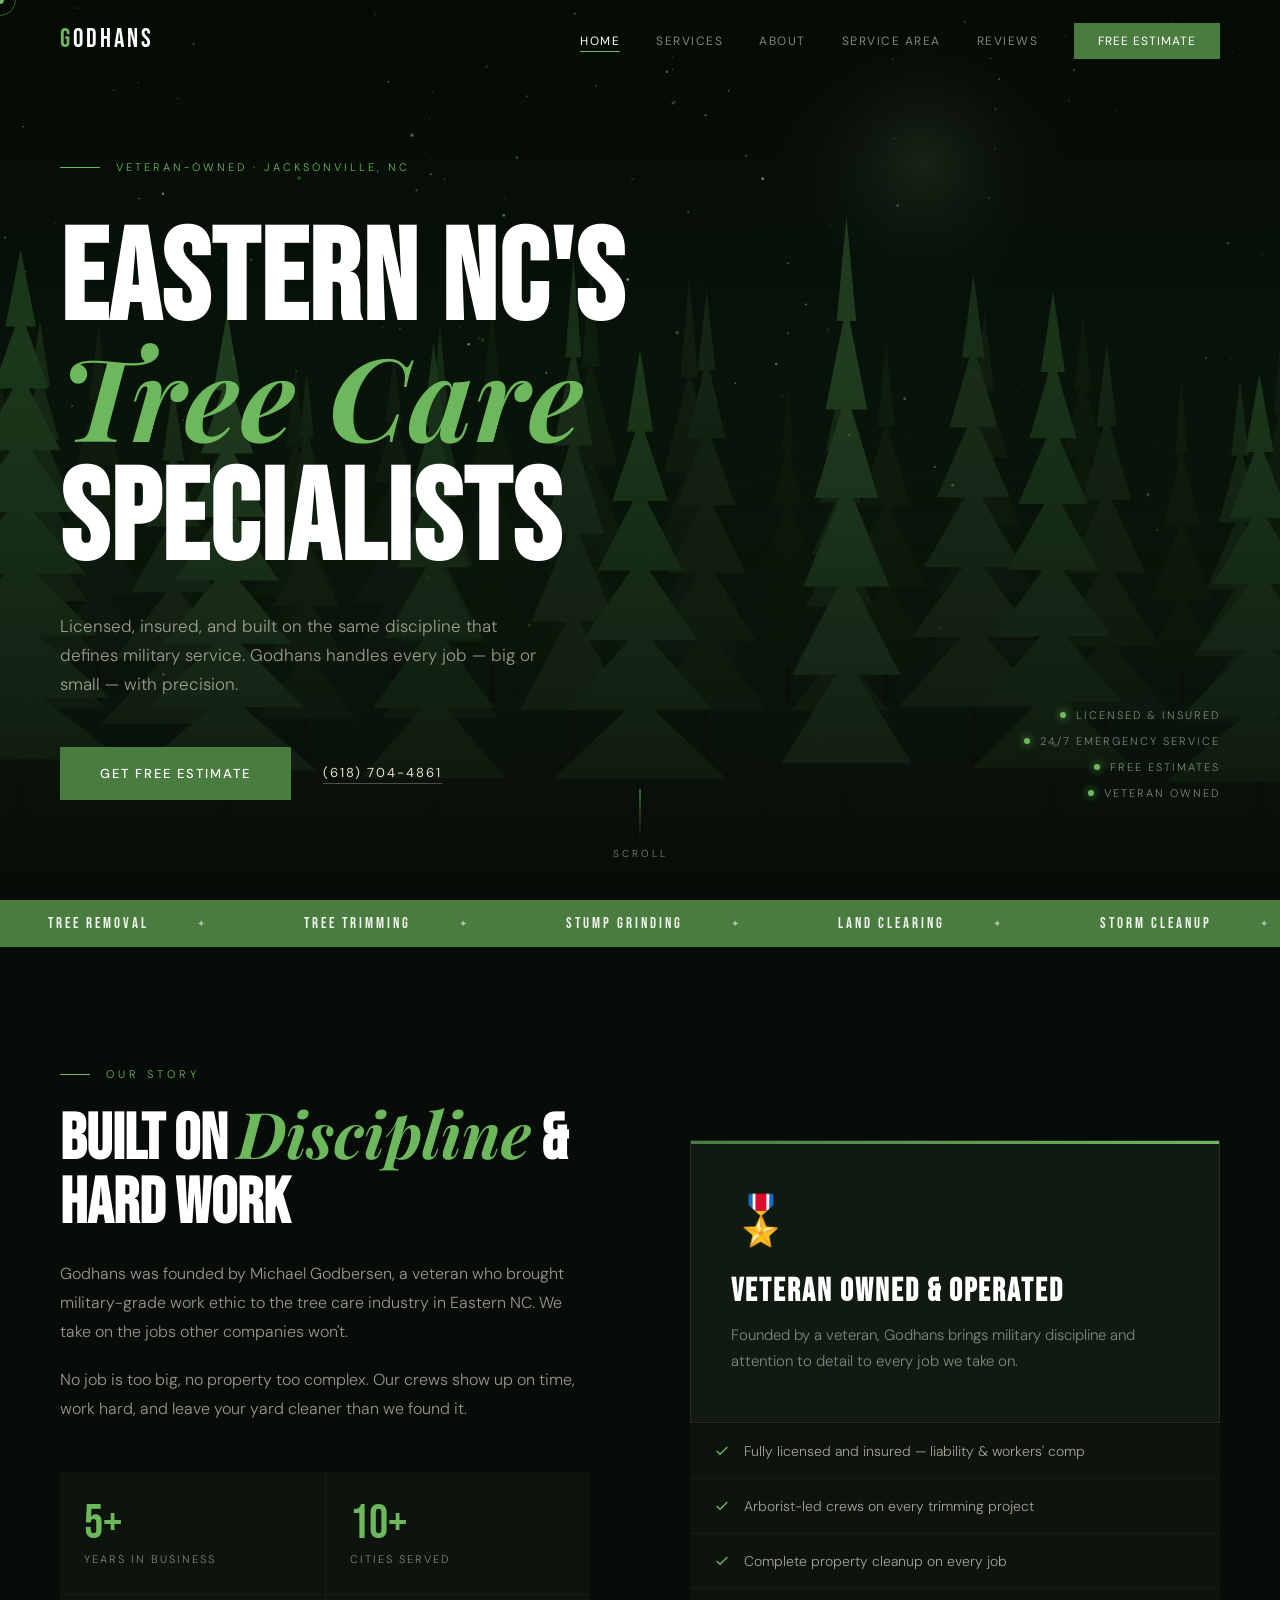
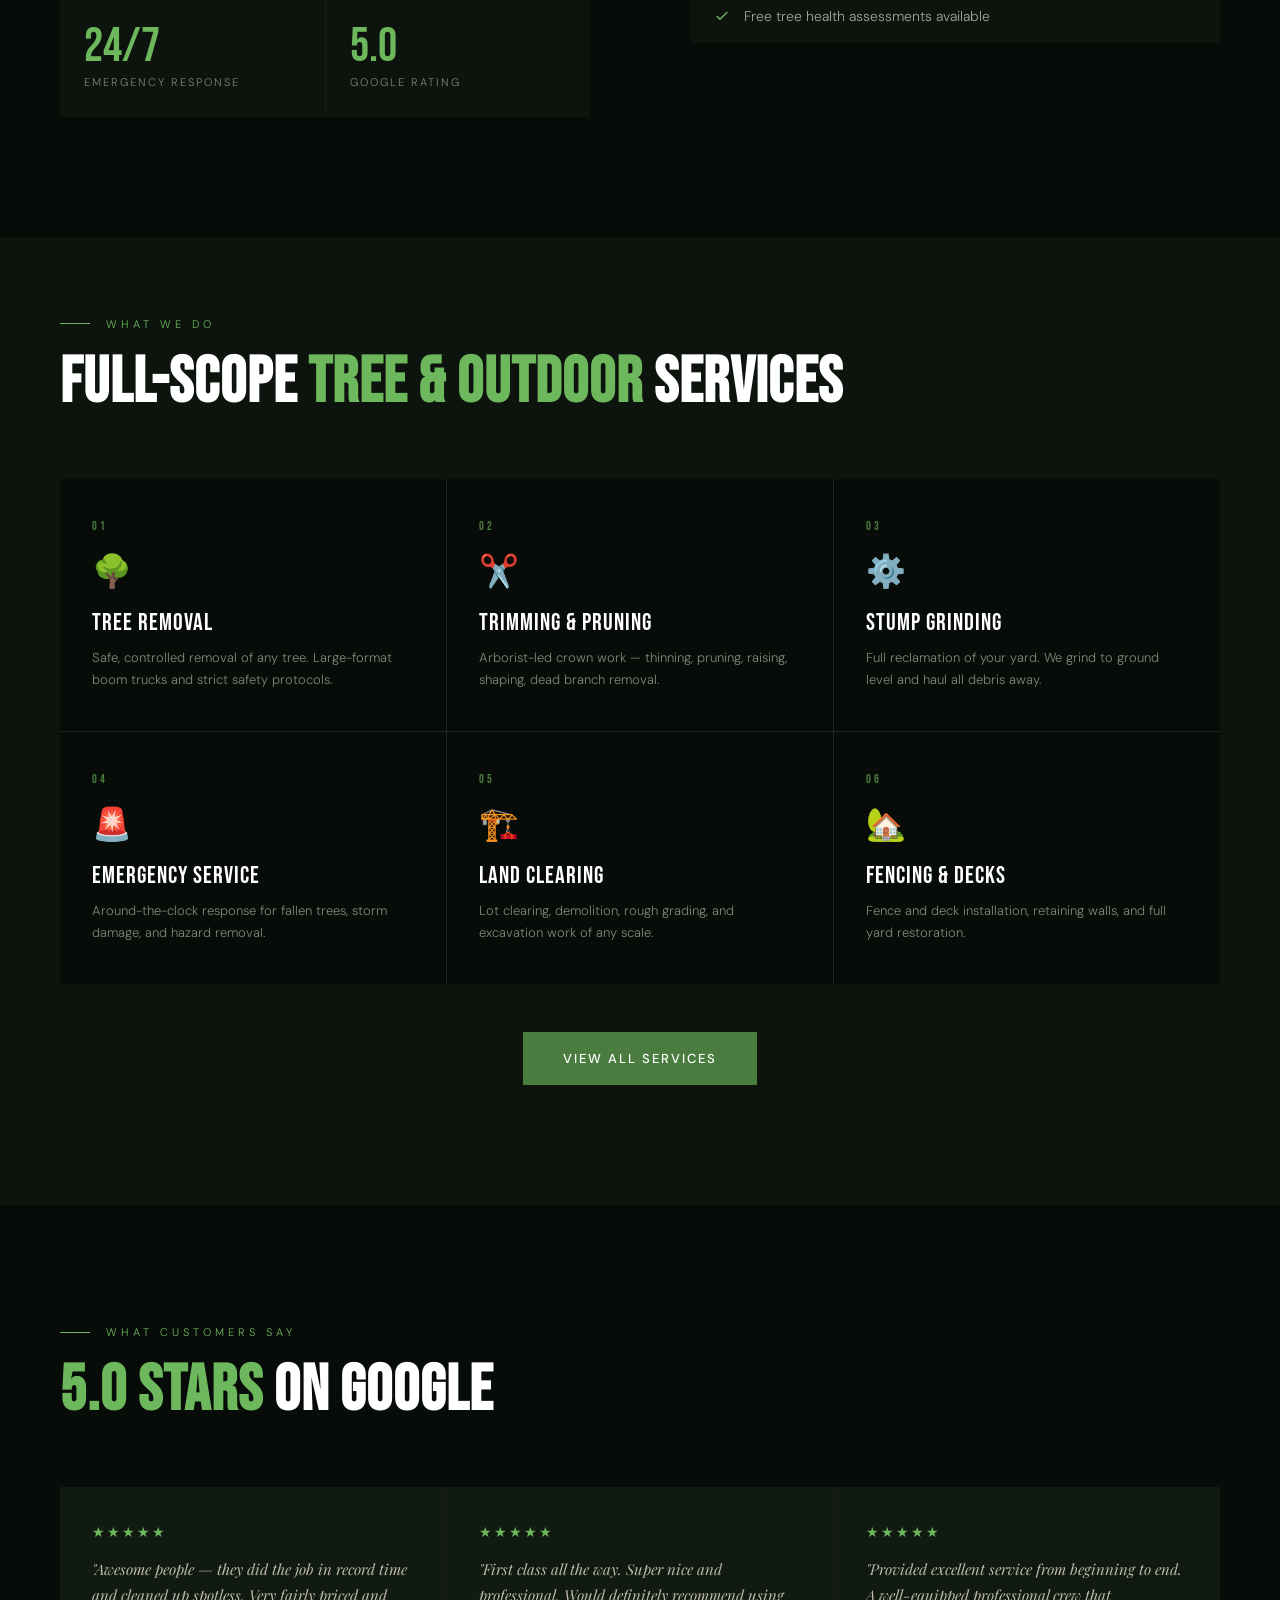
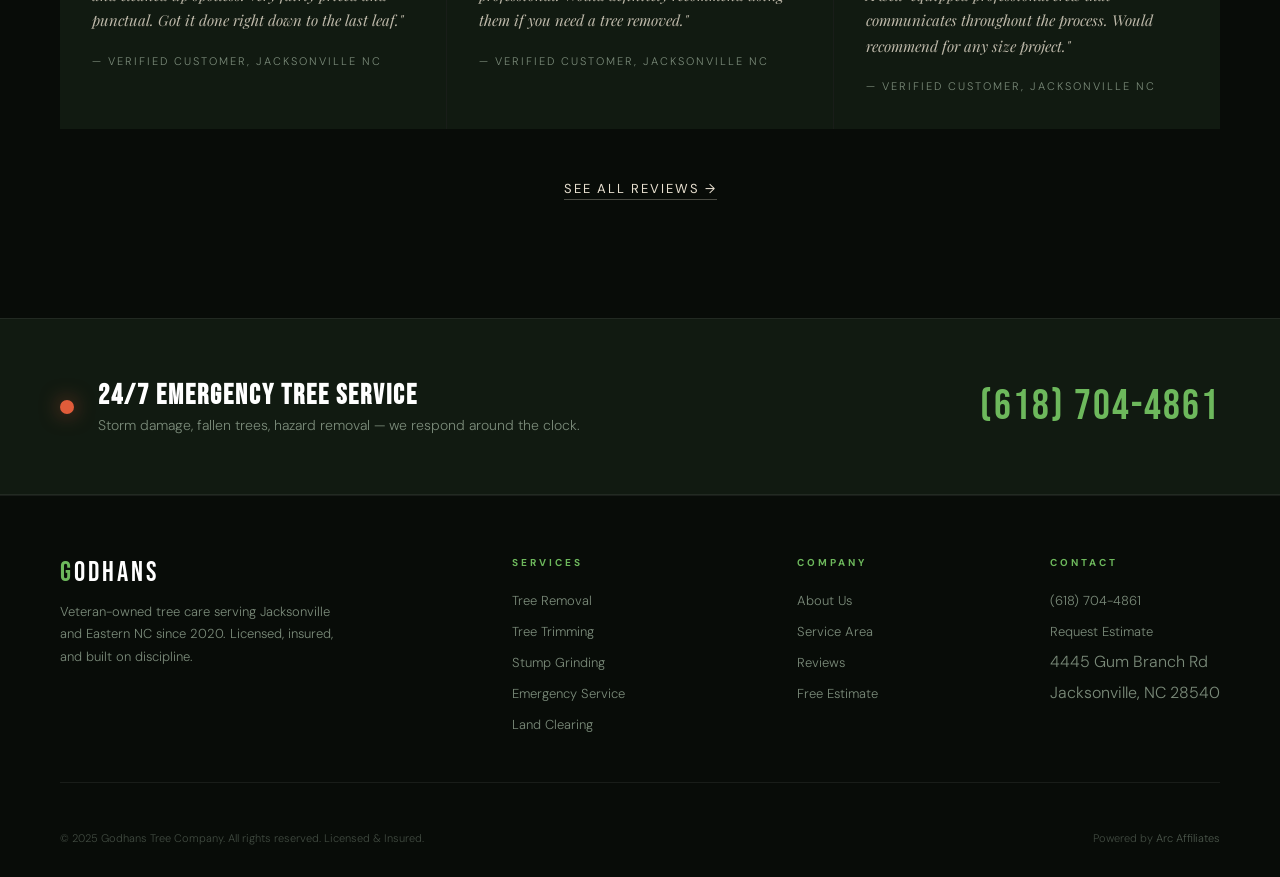
==== public/index.html @ fb79340a "Initial build" ====
<!DOCTYPE html>
<html lang="en">
<head>
<meta charset="UTF-8">
<meta name="viewport" content="width=device-width, initial-scale=1.0">
<title>Godhans Tree Company | Tree Removal & Service Jacksonville, NC</title>
<meta name="description" content="Veteran-owned tree service in Jacksonville, NC. Expert tree removal, trimming, stump grinding & 24/7 emergency service across Eastern NC. Licensed, insured. Free estimates.">
<meta name="keywords" content="tree service Jacksonville NC, tree removal Jacksonville NC, tree trimming Jacksonville NC, stump grinding Jacksonville NC, emergency tree service Eastern NC, veteran owned tree company NC, arborist Jacksonville NC">
<link rel="canonical" href="https://godhans.com/">

<!-- Open Graph -->
<meta property="og:type" content="website">
<meta property="og:url" content="https://godhans.com/">
<meta property="og:title" content="Godhans Tree Company | Jacksonville, NC">
<meta property="og:description" content="Veteran-owned tree service in Jacksonville, NC. Tree removal, trimming, stump grinding & 24/7 emergency service. Licensed, insured. Free estimates.">
<meta property="og:site_name" content="Godhans Tree Company">
<meta property="og:locale" content="en_US">

<!-- Twitter Card -->
<meta name="twitter:card" content="summary_large_image">
<meta name="twitter:title" content="Godhans Tree Company | Jacksonville, NC">
<meta name="twitter:description" content="Veteran-owned tree service in Jacksonville, NC. Tree removal, trimming, stump grinding & 24/7 emergency service.">

<!-- Geo Meta -->
<meta name="geo.region" content="US-NC">
<meta name="geo.placename" content="Jacksonville, North Carolina">
<meta name="geo.position" content="34.8202161;-77.458531">
<meta name="ICBM" content="34.8202161, -77.458531">

<!-- AEO / AI -->
<link rel="alternate" type="text/plain" href="https://godhans.com/llms.txt" title="LLM context">
<meta name="ai-content-declaration" content="human">

<!-- Structured Data: LocalBusiness + TreeService -->
<script type="application/ld+json">
{
  "@context": "https://schema.org",
  "@graph": [
    {
      "@type": ["LocalBusiness", "HomeAndConstructionBusiness"],
      "@id": "https://godhans.com/#business",
      "name": "Godhans Tree Company",
      "alternateName": "Godhans",
      "description": "Veteran-owned tree care company serving Jacksonville, NC and Eastern North Carolina. Full-service tree removal, trimming, stump grinding, land clearing, emergency service, fencing, and more.",
      "url": "https://godhans.com",
      "telephone": "+16187044861",
      "email": "info@godhans.com",
      "foundingDate": "2020",
      "founder": {
        "@type": "Person",
        "name": "Michael Godbersen"
      },
      "address": {
        "@type": "PostalAddress",
        "streetAddress": "4445 Gum Branch Rd",
        "addressLocality": "Jacksonville",
        "addressRegion": "NC",
        "postalCode": "28540",
        "addressCountry": "US"
      },
      "geo": {
        "@type": "GeoCoordinates",
        "latitude": 34.8202161,
        "longitude": -77.458531
      },
      "areaServed": [
        {"@type": "City", "name": "Jacksonville", "addressRegion": "NC"},
        {"@type": "City", "name": "Topsail", "addressRegion": "NC"},
        {"@type": "City", "name": "Hampstead", "addressRegion": "NC"},
        {"@type": "City", "name": "Holly Ridge", "addressRegion": "NC"},
        {"@type": "City", "name": "Swansboro", "addressRegion": "NC"},
        {"@type": "City", "name": "Havelock", "addressRegion": "NC"},
        {"@type": "City", "name": "Morehead City", "addressRegion": "NC"},
        {"@type": "City", "name": "Emerald Isle", "addressRegion": "NC"},
        {"@type": "City", "name": "Kinston", "addressRegion": "NC"},
        {"@type": "City", "name": "Richlands", "addressRegion": "NC"}
      ],
      "openingHoursSpecification": {
        "@type": "OpeningHoursSpecification",
        "dayOfWeek": ["Monday","Tuesday","Wednesday","Thursday","Friday","Saturday","Sunday"],
        "opens": "00:00",
        "closes": "23:59"
      },
      "priceRange": "$$",
      "currenciesAccepted": "USD",
      "paymentAccepted": "Cash, Check, Credit Card",
      "hasOfferCatalog": {
        "@type": "OfferCatalog",
        "name": "Tree & Outdoor Services",
        "itemListElement": [
          {"@type": "Offer", "itemOffered": {"@type": "Service", "name": "Tree Removal", "description": "Safe, controlled removal of any tree. Emergency and standard removal available."}},
          {"@type": "Offer", "itemOffered": {"@type": "Service", "name": "Tree Trimming & Pruning", "description": "Arborist-led crown thinning, pruning, shaping, and dead branch removal."}},
          {"@type": "Offer", "itemOffered": {"@type": "Service", "name": "Stump Grinding", "description": "Ground-level stump removal with full debris cleanup."}},
          {"@type": "Offer", "itemOffered": {"@type": "Service", "name": "Emergency Tree Service", "description": "24/7 emergency response for fallen trees and storm damage."}},
          {"@type": "Offer", "itemOffered": {"@type": "Service", "name": "Land Clearing", "description": "Full lot clearing, rough grading, excavation, demolition, and crane service."}},
          {"@type": "Offer", "itemOffered": {"@type": "Service", "name": "Fencing & Decks", "description": "Custom fence and deck installation, retaining walls, property restoration."}}
        ]
      },
      "aggregateRating": {
        "@type": "AggregateRating",
        "ratingValue": "5.0",
        "reviewCount": "10",
        "bestRating": "5",
        "worstRating": "1"
      },
      "review": [
        {
          "@type": "Review",
          "reviewRating": {"@type": "Rating", "ratingValue": "5"},
          "author": {"@type": "Person", "name": "Verified Customer"},
          "reviewBody": "Awesome people — they did the job in record time and cleaned up spotless. Very fairly priced and punctual. Got it done right down to the last leaf."
        },
        {
          "@type": "Review",
          "reviewRating": {"@type": "Rating", "ratingValue": "5"},
          "author": {"@type": "Person", "name": "Michelle G."},
          "reviewBody": "These guys are amazing! They have always been able to do what I've asked and are totally reliable. They've done two jobs at my property and I couldn't have chosen better."
        }
      ],
      "sameAs": [
        "https://www.google.com/maps/place/Godhans/@34.8202161,-77.458531",
        "https://www.bbb.org/us/nc/jacksonville/profile/tree-service/godhans-0593-90334103"
      ]
    },
    {
      "@type": "WebSite",
      "@id": "https://godhans.com/#website",
      "url": "https://godhans.com",
      "name": "Godhans Tree Company",
      "description": "Veteran-owned tree service company in Jacksonville, NC",
      "publisher": {"@id": "https://godhans.com/#business"},
      "potentialAction": {
        "@type": "SearchAction",
        "target": "https://godhans.com/contact",
        "query-input": "required name=service_query"
      }
    },
    {
      "@type": "FAQPage",
      "mainEntity": [
        {
          "@type": "Question",
          "name": "Do you offer free estimates?",
          "acceptedAnswer": {"@type": "Answer", "text": "Yes. Godhans provides free on-site estimates for all tree and outdoor services. Call (618) 704-4861 or fill out our contact form to schedule."}
        },
        {
          "@type": "Question",
          "name": "Do you offer emergency tree service?",
          "acceptedAnswer": {"@type": "Answer", "text": "Yes. Godhans offers 24/7 emergency tree service for fallen trees, storm damage, and hazardous tree removal across Eastern NC."}
        },
        {
          "@type": "Question",
          "name": "Are you licensed and insured?",
          "acceptedAnswer": {"@type": "Answer", "text": "Yes. Godhans is fully licensed and insured, carrying both liability and workers' compensation coverage."}
        },
        {
          "@type": "Question",
          "name": "What areas do you serve?",
          "acceptedAnswer": {"@type": "Answer", "text": "Godhans serves Jacksonville, Topsail, Hampstead, Holly Ridge, Swansboro, Havelock, Morehead City, Emerald Isle, Kinston, Richlands, and surrounding Eastern NC communities."}
        },
        {
          "@type": "Question",
          "name": "Is Godhans veteran-owned?",
          "acceptedAnswer": {"@type": "Answer", "text": "Yes. Godhans was founded by Michael Godbersen, a U.S. military veteran, in 2020. Most crew members are also veterans."}
        }
      ]
    }
  ]
}
</script>
<link rel="stylesheet" href="style.css">
<style>
/* HOME HERO */
.hero { position:relative;min-height:100vh;display:flex;align-items:flex-end;padding:0 60px 100px;overflow:hidden; }
#forest-canvas { position:absolute;inset:0;z-index:1;width:100%;height:100%; }
.hero-overlay { position:absolute;inset:0;z-index:2;pointer-events:none;background:linear-gradient(180deg,rgba(8,12,8,0.18) 0%,rgba(8,12,8,0.05) 40%,rgba(8,12,8,0.55) 80%,rgba(8,12,8,0.95) 100%); }
.hero-eyebrow { position:absolute;top:160px;left:60px;display:flex;align-items:center;gap:16px;font-size:11px;letter-spacing:3px;text-transform:uppercase;color:var(--green-bright);z-index:3; }
.hero-eyebrow::before { content:'';display:block;width:40px;height:1px;background:var(--green-bright); }
.hero-content { position:relative;z-index:3;max-width:900px; }
.hero-content h1 { font-family:'Bebas Neue',sans-serif;font-size:clamp(72px,10vw,140px);line-height:.92;letter-spacing:2px;color:#fff;margin-bottom:32px; }
.hero-content h1 em { font-family:'Playfair Display',serif;font-style:italic;color:var(--green-bright);font-size:.9em; }
.hero-sub { font-size:17px;font-weight:300;color:rgba(232,224,208,0.65);max-width:480px;line-height:1.7;margin-bottom:48px; }
.hero-actions { display:flex;align-items:center;gap:32px; }
.hero-badges { position:absolute;right:60px;bottom:100px;z-index:3;display:flex;flex-direction:column;gap:12px;align-items:flex-end; }
.badge { display:flex;align-items:center;gap:10px;font-size:11px;letter-spacing:2px;text-transform:uppercase;color:var(--muted); }
.badge-dot { width:6px;height:6px;border-radius:50%;background:var(--green-bright);box-shadow:0 0 8px var(--green-bright); }
.hero-scroll { position:absolute;bottom:40px;left:50%;transform:translateX(-50%);display:flex;flex-direction:column;align-items:center;gap:8px;font-size:10px;letter-spacing:3px;text-transform:uppercase;color:var(--muted);z-index:3; }
.scroll-line { width:1px;height:50px;background:linear-gradient(180deg,var(--green-bright),transparent);animation:scrollpulse 2s ease-in-out infinite; }
@keyframes scrollpulse { 0%,100%{opacity:.4} 50%{opacity:1} }

/* HOME SECTIONS */
.intro { padding:120px 0; }
.intro-grid { display:grid;grid-template-columns:1fr 1fr;gap:100px;align-items:center; }
.intro h2 { font-family:'Bebas Neue',sans-serif;font-size:clamp(44px,5vw,72px);line-height:1;color:#fff;margin-bottom:24px; }
.intro h2 em { font-family:'Playfair Display',serif;font-style:italic;color:var(--green-bright); }
.intro p { font-size:16px;line-height:1.8;color:rgba(232,224,208,0.65);margin-bottom:20px; }
.intro-stats { display:grid;grid-template-columns:1fr 1fr;gap:1px;background:var(--border);margin-top:48px; }
.stat-box { background:var(--dark);padding:28px 24px; }
.stat-number { font-family:'Bebas Neue',sans-serif;font-size:48px;color:var(--green-bright);line-height:1;margin-bottom:4px; }
.stat-label { font-size:11px;letter-spacing:2px;text-transform:uppercase;color:var(--muted); }
.intro-visual { background:var(--card);border:1px solid var(--border);padding:48px 40px;position:relative;overflow:hidden; }
.intro-visual::before { content:'';position:absolute;top:0;left:0;right:0;height:3px;background:linear-gradient(90deg,var(--green),var(--green-bright)); }
.vet-icon { font-size:48px;margin-bottom:20px; }
.intro-visual h3 { font-family:'Bebas Neue',sans-serif;font-size:32px;letter-spacing:2px;color:#fff;margin-bottom:12px; }
.intro-visual p { font-size:15px;color:var(--muted);line-height:1.7;margin-bottom:0; }
.trust-list { display:flex;flex-direction:column;gap:1px;margin-top:1px;background:var(--border); }
.trust-item { background:var(--dark);padding:18px 24px;display:flex;align-items:center;gap:14px;font-size:14px;color:rgba(232,224,208,0.7); }
.trust-item svg { color:var(--green-bright);flex-shrink:0; }

/* SERVICES PREVIEW */
.services-preview { padding:0 0 120px; background:var(--dark); }
.services-preview .section-inner { padding-top:80px; }
.services-mini { display:grid;grid-template-columns:repeat(3,1fr);gap:1px;background:var(--border);margin-top:56px; }
.service-mini-card { background:var(--black);padding:40px 32px;position:relative;overflow:hidden;transition:background .3s; text-decoration:none; display:block;}
.service-mini-card::after { content:'';position:absolute;bottom:0;left:0;right:0;height:2px;background:linear-gradient(90deg,var(--green),transparent);transform:scaleX(0);transform-origin:left;transition:transform .4s; }
.service-mini-card:hover { background:var(--card); }
.service-mini-card:hover::after { transform:scaleX(1); }
.smc-icon { font-size:32px;margin-bottom:16px;display:block; }
.smc-num { font-family:'Bebas Neue',sans-serif;font-size:12px;letter-spacing:3px;color:var(--green);margin-bottom:16px; }
.smc-title { font-family:'Bebas Neue',sans-serif;font-size:24px;letter-spacing:1px;color:#fff;margin-bottom:10px; }
.smc-desc { font-size:13px;line-height:1.7;color:var(--muted); }
.services-cta { margin-top:48px;text-align:center; }

/* REVIEWS PREVIEW */
.reviews-preview { padding:120px 0; }
.reviews-strip { display:grid;grid-template-columns:repeat(3,1fr);gap:1px;background:var(--border);margin-top:56px; }
.review-mini { background:var(--card);padding:36px 32px; }
.review-stars { color:var(--green-bright);font-size:14px;letter-spacing:2px;margin-bottom:16px; }
.review-text { font-family:'Playfair Display',serif;font-style:italic;font-size:15px;line-height:1.7;color:rgba(232,224,208,0.8);margin-bottom:20px; }
.review-author { font-size:11px;letter-spacing:2px;text-transform:uppercase;color:var(--muted); }
.reviews-cta { margin-top:48px;text-align:center; }

@media(max-width:1024px){
  .hero{padding:0 32px 80px;}
  .hero-eyebrow{left:32px;top:120px;}
  .hero-badges{display:none;}
  .intro-grid{grid-template-columns:1fr;gap:48px;}
  .services-mini{grid-template-columns:1fr 1fr;}
  .reviews-strip{grid-template-columns:1fr;}
}
@media(max-width:640px){
  .services-mini{grid-template-columns:1fr;}
  .intro-stats{grid-template-columns:1fr 1fr;}
}
</style>
</head>
<body>
<div id="cursor"></div>
<div id="cursor-ring"></div>

<nav id="main-nav">
  <a class="nav-logo" href="index.html"><span>G</span>ODHANS</a>
  <ul class="nav-links">
    <li><a href="index.html">Home</a></li>
    <li><a href="services.html">Services</a></li>
    <li><a href="about.html">About</a></li>
    <li><a href="service-area.html">Service Area</a></li>
    <li><a href="reviews.html">Reviews</a></li>
    <li><a href="contact.html" class="nav-cta">Free Estimate</a></li>
  </ul>
  <button class="mobile-menu-btn" onclick="toggleMobile()"><span></span><span></span><span></span></button>
</nav>

<!-- HERO -->
<section class="hero" id="home">
  <canvas id="forest-canvas"></canvas>
  <div class="hero-overlay"></div>
  <div class="hero-eyebrow">Veteran-Owned · Jacksonville, NC</div>
  <div class="hero-content">
    <h1>Eastern NC's<br><em>Tree Care</em><br>Specialists</h1>
    <p class="hero-sub">Licensed, insured, and built on the same discipline that defines military service. Godhans handles every job — big or small — with precision.</p>
    <div class="hero-actions">
      <a href="contact.html" class="btn-primary">Get Free Estimate</a>
      <a href="tel:6187044861" class="btn-ghost">(618) 704-4861</a>
    </div>
  </div>
  <div class="hero-badges">
    <div class="badge"><span class="badge-dot"></span> Licensed & Insured</div>
    <div class="badge"><span class="badge-dot"></span> 24/7 Emergency Service</div>
    <div class="badge"><span class="badge-dot"></span> Free Estimates</div>
    <div class="badge"><span class="badge-dot"></span> Veteran Owned</div>
  </div>
  <div class="hero-scroll"><div class="scroll-line"></div>Scroll</div>
</section>

<!-- MARQUEE -->
<div class="marquee-bar">
  <div class="marquee-track">
    <div class="marquee-item">Tree Removal</div><div class="marquee-item">Tree Trimming</div><div class="marquee-item">Stump Grinding</div><div class="marquee-item">Land Clearing</div><div class="marquee-item">Storm Cleanup</div><div class="marquee-item">Emergency Service</div><div class="marquee-item">Crane Service</div><div class="marquee-item">Demolition</div><div class="marquee-item">Fencing & Decks</div><div class="marquee-item">Retaining Walls</div>
    <div class="marquee-item">Tree Removal</div><div class="marquee-item">Tree Trimming</div><div class="marquee-item">Stump Grinding</div><div class="marquee-item">Land Clearing</div><div class="marquee-item">Storm Cleanup</div><div class="marquee-item">Emergency Service</div><div class="marquee-item">Crane Service</div><div class="marquee-item">Demolition</div><div class="marquee-item">Fencing & Decks</div><div class="marquee-item">Retaining Walls</div>
  </div>
</div>

<!-- INTRO -->
<section class="intro">
  <div class="section-inner">
    <div class="intro-grid">
      <div>
        <div class="section-label reveal">Our Story</div>
        <h2 class="reveal reveal-delay-1">Built on <em>Discipline</em> & Hard Work</h2>
        <p class="reveal reveal-delay-2">Godhans was founded by Michael Godbersen, a veteran who brought military-grade work ethic to the tree care industry in Eastern NC. We take on the jobs other companies won't.</p>
        <p class="reveal reveal-delay-2">No job is too big, no property too complex. Our crews show up on time, work hard, and leave your yard cleaner than we found it.</p>
        <div class="intro-stats reveal reveal-delay-3">
          <div class="stat-box"><div class="stat-number">5+</div><div class="stat-label">Years in Business</div></div>
          <div class="stat-box"><div class="stat-number">10+</div><div class="stat-label">Cities Served</div></div>
          <div class="stat-box"><div class="stat-number">24/7</div><div class="stat-label">Emergency Response</div></div>
          <div class="stat-box"><div class="stat-number">5.0</div><div class="stat-label">Google Rating</div></div>
        </div>
      </div>
      <div class="reveal reveal-delay-2">
        <div class="intro-visual">
          <div class="vet-icon">🎖️</div>
          <h3>Veteran Owned & Operated</h3>
          <p>Founded by a veteran, Godhans brings military discipline and attention to detail to every job we take on.</p>
        </div>
        <div class="trust-list">
          <div class="trust-item"><svg width="16" height="16" viewBox="0 0 24 24" fill="none" stroke="currentColor" stroke-width="2"><polyline points="20 6 9 17 4 12"/></svg>Fully licensed and insured — liability & workers' comp</div>
          <div class="trust-item"><svg width="16" height="16" viewBox="0 0 24 24" fill="none" stroke="currentColor" stroke-width="2"><polyline points="20 6 9 17 4 12"/></svg>Arborist-led crews on every trimming project</div>
          <div class="trust-item"><svg width="16" height="16" viewBox="0 0 24 24" fill="none" stroke="currentColor" stroke-width="2"><polyline points="20 6 9 17 4 12"/></svg>Complete property cleanup on every job</div>
          <div class="trust-item"><svg width="16" height="16" viewBox="0 0 24 24" fill="none" stroke="currentColor" stroke-width="2"><polyline points="20 6 9 17 4 12"/></svg>Free tree health assessments available</div>
        </div>
      </div>
    </div>
  </div>
</section>

<!-- SERVICES PREVIEW -->
<section class="services-preview">
  <div class="section-inner">
    <div class="section-label reveal">What We Do</div>
    <div class="section-header"><h2 class="reveal reveal-delay-1">Full-Scope <span>Tree & Outdoor</span> Services</h2></div>
    <div class="services-mini">
      <a href="services.html" class="service-mini-card reveal"><div class="smc-num">01</div><span class="smc-icon">🌳</span><div class="smc-title">Tree Removal</div><p class="smc-desc">Safe, controlled removal of any tree. Large-format boom trucks and strict safety protocols.</p></a>
      <a href="services.html" class="service-mini-card reveal reveal-delay-1"><div class="smc-num">02</div><span class="smc-icon">✂️</span><div class="smc-title">Trimming & Pruning</div><p class="smc-desc">Arborist-led crown work — thinning, pruning, raising, shaping, dead branch removal.</p></a>
      <a href="services.html" class="service-mini-card reveal reveal-delay-2"><div class="smc-num">03</div><span class="smc-icon">⚙️</span><div class="smc-title">Stump Grinding</div><p class="smc-desc">Full reclamation of your yard. We grind to ground level and haul all debris away.</p></a>
      <a href="services.html" class="service-mini-card reveal"><div class="smc-num">04</div><span class="smc-icon">🚨</span><div class="smc-title">Emergency Service</div><p class="smc-desc">Around-the-clock response for fallen trees, storm damage, and hazard removal.</p></a>
      <a href="services.html" class="service-mini-card reveal reveal-delay-1"><div class="smc-num">05</div><span class="smc-icon">🏗️</span><div class="smc-title">Land Clearing</div><p class="smc-desc">Lot clearing, demolition, rough grading, and excavation work of any scale.</p></a>
      <a href="services.html" class="service-mini-card reveal reveal-delay-2"><div class="smc-num">06</div><span class="smc-icon">🏡</span><div class="smc-title">Fencing & Decks</div><p class="smc-desc">Fence and deck installation, retaining walls, and full yard restoration.</p></a>
    </div>
    <div class="services-cta reveal"><a href="services.html" class="btn-primary">View All Services</a></div>
  </div>
</section>

<!-- REVIEWS PREVIEW -->
<section class="reviews-preview">
  <div class="section-inner">
    <div class="section-label reveal">What Customers Say</div>
    <div class="section-header"><h2 class="reveal reveal-delay-1"><span>5.0 Stars</span> on Google</h2></div>
    <div class="reviews-strip">
      <div class="review-mini reveal">
        <div class="review-stars">★★★★★</div>
        <p class="review-text">"Awesome people — they did the job in record time and cleaned up spotless. Very fairly priced and punctual. Got it done right down to the last leaf."</p>
        <div class="review-author">— Verified Customer, Jacksonville NC</div>
      </div>
      <div class="review-mini reveal reveal-delay-1">
        <div class="review-stars">★★★★★</div>
        <p class="review-text">"First class all the way. Super nice and professional. Would definitely recommend using them if you need a tree removed."</p>
        <div class="review-author">— Verified Customer, Jacksonville NC</div>
      </div>
      <div class="review-mini reveal reveal-delay-2">
        <div class="review-stars">★★★★★</div>
        <p class="review-text">"Provided excellent service from beginning to end. A well-equipped professional crew that communicates throughout the process. Would recommend for any size project."</p>
        <div class="review-author">— Verified Customer, Jacksonville NC</div>
      </div>
    </div>
    <div class="reviews-cta reveal"><a href="reviews.html" class="btn-ghost">See All Reviews →</a></div>
  </div>
</section>

<!-- EMERGENCY BANNER -->
<div class="emergency-banner">
  <div class="emergency-inner">
    <div class="emergency-text">
      <div class="emergency-pulse"></div>
      <div class="emergency-copy"><h3>24/7 Emergency Tree Service</h3><p>Storm damage, fallen trees, hazard removal — we respond around the clock.</p></div>
    </div>
    <a href="tel:6187044861" class="emergency-phone">(618) 704-4861</a>
  </div>
</div>

<footer>
  <div class="footer-inner">
    <div class="footer-top">
      <div class="footer-brand"><a class="nav-logo" href="index.html"><span>G</span>ODHANS</a><p>Veteran-owned tree care serving Jacksonville and Eastern NC since 2020. Licensed, insured, and built on discipline.</p></div>
      <div class="footer-links"><h4>Services</h4><ul><li><a href="services.html">Tree Removal</a></li><li><a href="services.html">Tree Trimming</a></li><li><a href="services.html">Stump Grinding</a></li><li><a href="services.html">Emergency Service</a></li><li><a href="services.html">Land Clearing</a></li></ul></div>
      <div class="footer-links"><h4>Company</h4><ul><li><a href="about.html">About Us</a></li><li><a href="service-area.html">Service Area</a></li><li><a href="reviews.html">Reviews</a></li><li><a href="contact.html">Free Estimate</a></li></ul></div>
      <div class="footer-links"><h4>Contact</h4><ul><li><a href="tel:6187044861">(618) 704-4861</a></li><li><a href="contact.html">Request Estimate</a></li><li><span style="color:var(--muted)">4445 Gum Branch Rd</span></li><li><span style="color:var(--muted)">Jacksonville, NC 28540</span></li></ul></div>
    </div>
    <div class="footer-bottom"><p>© 2025 Godhans Tree Company. All rights reserved. Licensed & Insured.</p><p class="powered-by">Powered by <a href="https://arcaffiliates.com" target="_blank">Arc Affiliates</a></p></div>
  </div>
</footer>
<button id="scrolltop">↑</button>

<script src="shared.js"></script>
<script>
// FOREST CANVAS
(function(){
  const canvas=document.getElementById('forest-canvas');
  const ctx=canvas.getContext('2d');
  let W,H,t=0;
  function resize(){W=canvas.width=canvas.offsetWidth;H=canvas.height=canvas.offsetHeight;}
  window.addEventListener('resize',resize);resize();
  const particles=[];
  for(let i=0;i<60;i++)particles.push({x:Math.random(),y:Math.random()*.85,r:Math.random()*1.6+.3,speed:Math.random()*.00015+.00005,alpha:Math.random()*.6+.1,flicker:Math.random()*Math.PI*2,flickerSpeed:Math.random()*.04+.01,color:Math.random()>.5?'109,184,92':'168,216,154'});
  const trees=[];
  const backCols=['#0e1f0e','#101e10','#0c1c0c'];
  for(let i=0;i<14;i++)trees.push({x:i/13,baseY:.78,height:.28+Math.random()*.12,spread:.06+Math.random()*.04,layers:4+Math.floor(Math.random()*2),trunkW:.004,color:backCols[i%3],sway:.6+Math.random()*.4,phase:Math.random()*Math.PI*2,depth:0});
  const midCols=['#162b16','#1a3019','#142614'];
  for(let i=0;i<10;i++)trees.push({x:(i+.3)/9.6,baseY:.85,height:.34+Math.random()*.14,spread:.07+Math.random()*.05,layers:5+Math.floor(Math.random()*3),trunkW:.006,color:midCols[i%3],sway:.8+Math.random()*.5,phase:Math.random()*Math.PI*2,depth:1});
  const frontCols=['#1c3a1c','#213f21','#1a361a'];
  for(let i=0;i<7;i++)trees.push({x:(i+.1)/6.2,baseY:.93,height:.44+Math.random()*.18,spread:.10+Math.random()*.06,layers:6+Math.floor(Math.random()*3),trunkW:.009,color:frontCols[i%3],sway:1.0+Math.random()*.6,phase:Math.random()*Math.PI*2,depth:2});
  const stars=[];
  for(let i=0;i<120;i++)stars.push({x:Math.random(),y:Math.random()*.55,r:Math.random()*1.2+.2,alpha:Math.random()*.7+.1,twinkle:Math.random()*Math.PI*2,ts:Math.random()*.02+.005});
  function drawPine(tr,wind){
    const px=tr.x*W,py=tr.baseY*H,h=tr.height*H,spW=tr.spread*W;
    const sw=wind*tr.sway*Math.sin(t*.8+tr.phase);
    ctx.save();ctx.translate(px,py);
    const tH=h*.18,tw=tr.trunkW*W;
    ctx.beginPath();ctx.moveTo(-tw/2,0);ctx.lineTo(tw/2,0);ctx.lineTo(tw*.3+sw*.1,-tH);ctx.lineTo(-tw*.3+sw*.1,-tH);ctx.closePath();
    ctx.fillStyle=tr.depth===0?'#080f08':tr.depth===1?'#0a130a':'#0c160c';ctx.fill();
    for(let l=0;l<tr.layers;l++){
      const frac=l/(tr.layers-1),lY=-tH-frac*(h-tH),lW=spW*(1-frac*.85),lH=(h/tr.layers)*1.3,lSw=sw*frac*.7;
      ctx.beginPath();ctx.moveTo(lSw,lY-lH*.7);ctx.lineTo(lSw+lW*.5,lY+lH*.2);ctx.lineTo(lSw-lW*.5,lY+lH*.2);ctx.closePath();
      ctx.fillStyle=tr.color;ctx.fill();
    }
    ctx.restore();
  }
  function draw(){
    t+=.016;
    const wind=.018+Math.sin(t*.4)*.006+Math.sin(t*.17)*.003;
    ctx.clearRect(0,0,W,H);
    const sg=ctx.createLinearGradient(0,0,0,H);sg.addColorStop(0,'#040a04');sg.addColorStop(.35,'#071208');sg.addColorStop(.7,'#0b1a0b');sg.addColorStop(1,'#0d200d');
    ctx.fillStyle=sg;ctx.fillRect(0,0,W,H);
    stars.forEach(s=>{s.twinkle+=s.ts;const a=s.alpha*(.7+.3*Math.sin(s.twinkle));ctx.beginPath();ctx.arc(s.x*W,s.y*H,s.r,0,Math.PI*2);ctx.fillStyle=`rgba(200,230,190,${a})`;ctx.fill();});
    const mx=W*.72,my=H*.18,mr=Math.min(W,H)*.045;
    const mg=ctx.createRadialGradient(mx,my,0,mx,my,mr*4);mg.addColorStop(0,'rgba(180,220,160,0.12)');mg.addColorStop(1,'rgba(0,0,0,0)');
    ctx.beginPath();ctx.arc(mx,my,mr*4,0,Math.PI*2);ctx.fillStyle=mg;ctx.fill();
    trees.filter(tr=>tr.depth===0).forEach(tr=>drawPine(tr,wind));
    trees.filter(tr=>tr.depth===1).forEach(tr=>drawPine(tr,wind));
    const fg=ctx.createLinearGradient(0,H*.88,0,H);fg.addColorStop(0,'rgba(10,18,10,0)');fg.addColorStop(1,'rgba(8,12,8,0.9)');ctx.fillStyle=fg;ctx.fillRect(0,H*.88,W,H*.15);
    trees.filter(tr=>tr.depth===2).forEach(tr=>drawPine(tr,wind));
    particles.forEach(p=>{p.flicker+=p.flickerSpeed;p.x+=p.speed;if(p.x>1.02)p.x=-0.02;const a=p.alpha*(.6+.4*Math.sin(p.flicker));ctx.beginPath();ctx.arc(p.x*W,p.y*H,p.r,0,Math.PI*2);ctx.fillStyle=`rgba(${p.color},${a})`;ctx.fill();});
    requestAnimationFrame(draw);
  }
  draw();
})();
</script>
</body>
</html>
---- public/style.css ----
@import url('https://fonts.googleapis.com/css2?family=Bebas+Neue&family=DM+Sans:ital,wght@0,300;0,400;0,500;1,300&family=Playfair+Display:ital@1&display=swap');

:root {
  --black: #080c08;
  --dark: #0d140d;
  --card: #111a11;
  --green: #4a7c3f;
  --green-bright: #6db85c;
  --green-glow: rgba(74,124,63,0.25);
  --cream: #e8e0d0;
  --muted: #7a8a79;
  --border: rgba(255,255,255,0.07);
}

*, *::before, *::after { margin: 0; padding: 0; box-sizing: border-box; }
html { scroll-behavior: smooth; }
body {
  background: var(--black);
  color: var(--cream);
  font-family: 'DM Sans', sans-serif;
  font-weight: 300;
  overflow-x: hidden;
  cursor: none;
}

/* NOISE */
body::before {
  content: '';
  position: fixed; inset: 0; z-index: 1; pointer-events: none;
  background-image: url("data:image/svg+xml,%3Csvg viewBox='0 0 256 256' xmlns='http://www.w3.org/2000/svg'%3E%3Cfilter id='noise'%3E%3CfeTurbulence type='fractalNoise' baseFrequency='0.9' numOctaves='4' stitchTiles='stitch'/%3E%3C/filter%3E%3Crect width='100%25' height='100%25' filter='url(%23noise)' opacity='0.04'/%3E%3C/svg%3E");
  opacity: 0.35;
}

/* CURSOR */
#cursor { position:fixed;top:0;left:0;pointer-events:none;z-index:9999;width:8px;height:8px;background:var(--green-bright);border-radius:50%;transform:translate(-50%,-50%);transition:width .2s,height .2s,background .2s; }
#cursor-ring { position:fixed;top:0;left:0;pointer-events:none;z-index:9998;width:32px;height:32px;border:1px solid rgba(109,184,92,0.5);border-radius:50%;transform:translate(-50%,-50%);transition:width .3s,height .3s,border-color .3s; }
#cursor.hover { width:14px;height:14px;background:#fff; }
#cursor-ring.hover { width:48px;height:48px;border-color:rgba(255,255,255,0.3); }

/* NAV */
nav {
  position: fixed; top: 0; left: 0; right: 0; z-index: 100;
  padding: 24px 60px;
  display: flex; align-items: center; justify-content: space-between;
  transition: background 0.4s, padding 0.4s;
}
nav.scrolled {
  background: rgba(8,12,8,0.94);
  backdrop-filter: blur(16px);
  padding: 16px 60px;
  border-bottom: 1px solid var(--border);
}
.nav-logo { font-family:'Bebas Neue',sans-serif;font-size:26px;letter-spacing:3px;color:#fff;text-decoration:none; }
.nav-logo span { color:var(--green-bright); }
.nav-links { display:flex;gap:36px;list-style:none; }
.nav-links a { font-size:12px;font-weight:400;letter-spacing:1.5px;text-transform:uppercase;color:var(--muted);text-decoration:none;transition:color .2s;padding-bottom:2px;border-bottom:1px solid transparent; }
.nav-links a:hover, .nav-links a.active { color:#fff;border-bottom-color:var(--green-bright); }
.nav-cta { background:var(--green)!important;color:#fff!important;padding:10px 24px!important;border-bottom:none!important;letter-spacing:1px!important;transition:background .2s!important; }
.nav-cta:hover { background:var(--green-bright)!important; }
.mobile-menu-btn { display:none;background:none;border:none;cursor:pointer;flex-direction:column;gap:5px;padding:4px; }
.mobile-menu-btn span { display:block;width:24px;height:1.5px;background:var(--cream);transition:all .3s; }

/* PAGE HERO (non-home) */
.page-hero {
  padding: 160px 60px 80px;
  position: relative;
  background: linear-gradient(180deg, #060e06 0%, #0d1a0c 100%);
  overflow: hidden;
}
.page-hero::after {
  content: '';
  position: absolute; bottom: 0; left: 0; right: 0; height: 1px;
  background: var(--border);
}
.page-hero-inner { position: relative; z-index: 2; max-width: 1300px; margin: 0 auto; }
.page-label { font-size:11px;letter-spacing:4px;text-transform:uppercase;color:var(--green-bright);margin-bottom:16px;display:flex;align-items:center;gap:16px; }
.page-label::before { content:'';display:block;width:30px;height:1px;background:var(--green-bright); }
.page-hero h1 { font-family:'Bebas Neue',sans-serif;font-size:clamp(52px,7vw,96px);line-height:.95;color:#fff;letter-spacing:1px; }
.page-hero h1 span { color:var(--green-bright); }
.page-hero h1 em { font-family:'Playfair Display',serif;font-style:italic;color:var(--green-bright); }

/* SECTION */
section { position:relative;z-index:2; }
.section-inner { max-width:1300px;margin:0 auto;padding:0 60px; }
.section-label { font-size:11px;letter-spacing:4px;text-transform:uppercase;color:var(--green-bright);margin-bottom:20px;display:flex;align-items:center;gap:16px; }
.section-label::before { content:'';display:block;width:30px;height:1px;background:var(--green-bright); }
.section-header h2 { font-family:'Bebas Neue',sans-serif;font-size:clamp(40px,5vw,68px);color:#fff;line-height:1;letter-spacing:1px; }
.section-header h2 span { color:var(--green-bright); }
.section-header { margin-bottom:64px; }

/* BUTTONS */
.btn-primary { background:var(--green);color:#fff;text-decoration:none;padding:18px 40px;font-size:13px;letter-spacing:2px;text-transform:uppercase;font-weight:500;transition:background .25s,transform .2s;display:inline-block; }
.btn-primary:hover { background:var(--green-bright);transform:translateY(-2px); }
.btn-ghost { color:var(--cream);text-decoration:none;font-size:13px;letter-spacing:2px;text-transform:uppercase;font-weight:400;border-bottom:1px solid rgba(232,224,208,0.3);padding-bottom:2px;transition:color .2s,border-color .2s; }
.btn-ghost:hover { color:var(--green-bright);border-color:var(--green-bright); }

/* REVEAL */
.reveal { opacity:0;transform:translateY(28px);transition:opacity .7s ease,transform .7s ease; }
.reveal.visible { opacity:1;transform:translateY(0); }
.reveal-delay-1 { transition-delay:.1s; }
.reveal-delay-2 { transition-delay:.2s; }
.reveal-delay-3 { transition-delay:.3s; }
.reveal-delay-4 { transition-delay:.4s; }

/* MARQUEE */
.marquee-bar { background:var(--green);padding:14px 0;overflow:hidden;position:relative;z-index:2; }
.marquee-track { display:flex;animation:marquee 28s linear infinite;white-space:nowrap; }
.marquee-item { font-family:'Bebas Neue',sans-serif;font-size:15px;letter-spacing:3px;color:rgba(255,255,255,0.9);padding:0 48px;display:flex;align-items:center;gap:48px; }
.marquee-item::after { content:'✦';font-size:10px;opacity:0.6; }
@keyframes marquee { from{transform:translateX(0)} to{transform:translateX(-50%)} }

/* EMERGENCY BANNER */
.emergency-banner { background:var(--card);border-top:1px solid var(--border);border-bottom:1px solid var(--border);padding:60px 0; }
.emergency-inner { max-width:1300px;margin:0 auto;padding:0 60px;display:flex;align-items:center;justify-content:space-between;gap:40px; }
.emergency-pulse { width:14px;height:14px;border-radius:50%;background:#e05c3a;box-shadow:0 0 20px rgba(224,92,58,0.6);flex-shrink:0;animation:pulse-red 1.5s ease-in-out infinite; }
@keyframes pulse-red { 0%,100%{box-shadow:0 0 10px rgba(224,92,58,0.4)} 50%{box-shadow:0 0 25px rgba(224,92,58,0.8)} }
.emergency-text { display:flex;align-items:center;gap:24px; }
.emergency-copy h3 { font-family:'Bebas Neue',sans-serif;font-size:28px;letter-spacing:2px;color:#fff; }
.emergency-copy p { font-size:14px;color:var(--muted);margin-top:4px; }
.emergency-phone { font-family:'Bebas Neue',sans-serif;font-size:42px;letter-spacing:2px;color:var(--green-bright);text-decoration:none;transition:color .2s; }
.emergency-phone:hover { color:#fff; }

/* FOOTER */
footer { background:var(--black);border-top:1px solid var(--border);padding:60px 0 32px; }
.footer-inner { max-width:1300px;margin:0 auto;padding:0 60px; }
.footer-top { display:flex;justify-content:space-between;align-items:flex-start;margin-bottom:48px;padding-bottom:48px;border-bottom:1px solid var(--border); }
.footer-brand .nav-logo { font-size:28px;display:block;margin-bottom:12px; }
.footer-brand p { font-size:13px;color:var(--muted);max-width:280px;line-height:1.7; }
.footer-links h4 { font-size:10px;letter-spacing:3px;text-transform:uppercase;color:var(--green-bright);margin-bottom:20px; }
.footer-links ul { list-style:none;display:flex;flex-direction:column;gap:10px; }
.footer-links a { font-size:13px;color:var(--muted);text-decoration:none;transition:color .2s; }
.footer-links a:hover { color:var(--cream); }
.footer-bottom { display:flex;justify-content:space-between;align-items:center; }
.footer-bottom p { font-size:11px;color:rgba(122,138,121,0.5); }
.powered-by { font-size:11px;color:rgba(122,138,121,0.4); }
.powered-by a { color:rgba(122,138,121,0.6);text-decoration:none;transition:color .2s; }
.powered-by a:hover { color:var(--muted); }

/* SCROLL TOP */
#scrolltop { position:fixed;bottom:32px;right:32px;z-index:99;width:44px;height:44px;background:var(--green);border:none;cursor:pointer;color:#fff;font-size:18px;display:flex;align-items:center;justify-content:center;opacity:0;transform:translateY(16px);transition:opacity .3s,transform .3s,background .2s; }
#scrolltop.visible { opacity:1;transform:translateY(0); }
#scrolltop:hover { background:var(--green-bright); }

/* MOBILE */
@media (max-width:1024px) {
  nav { padding:20px 32px; }
  nav.scrolled { padding:14px 32px; }
  .nav-links { display:none; }
  .mobile-menu-btn { display:flex; }
  .page-hero { padding:130px 32px 60px; }
  .section-inner { padding:0 32px; }
  .emergency-inner { flex-direction:column;text-align:center; }
  .footer-top { flex-direction:column;gap:40px; }
  .footer-bottom { flex-direction:column;gap:12px;text-align:center; }
}
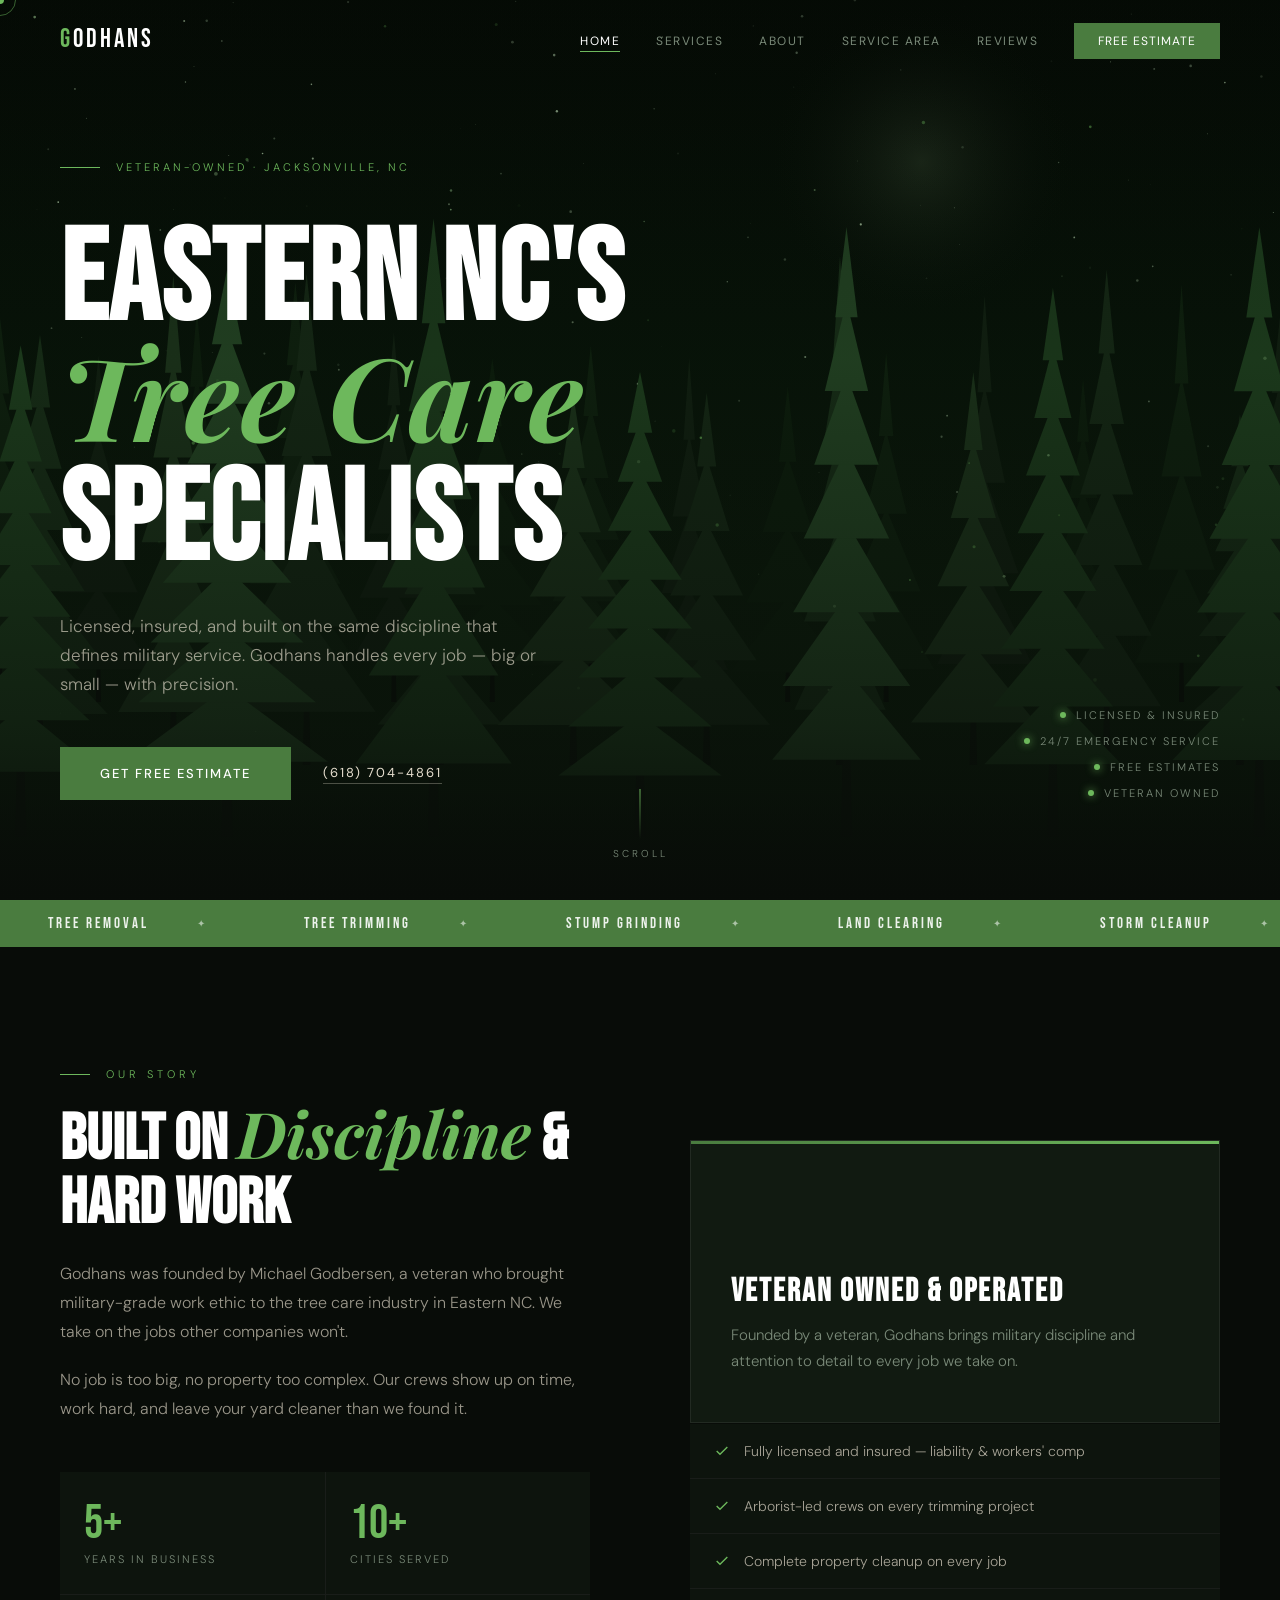
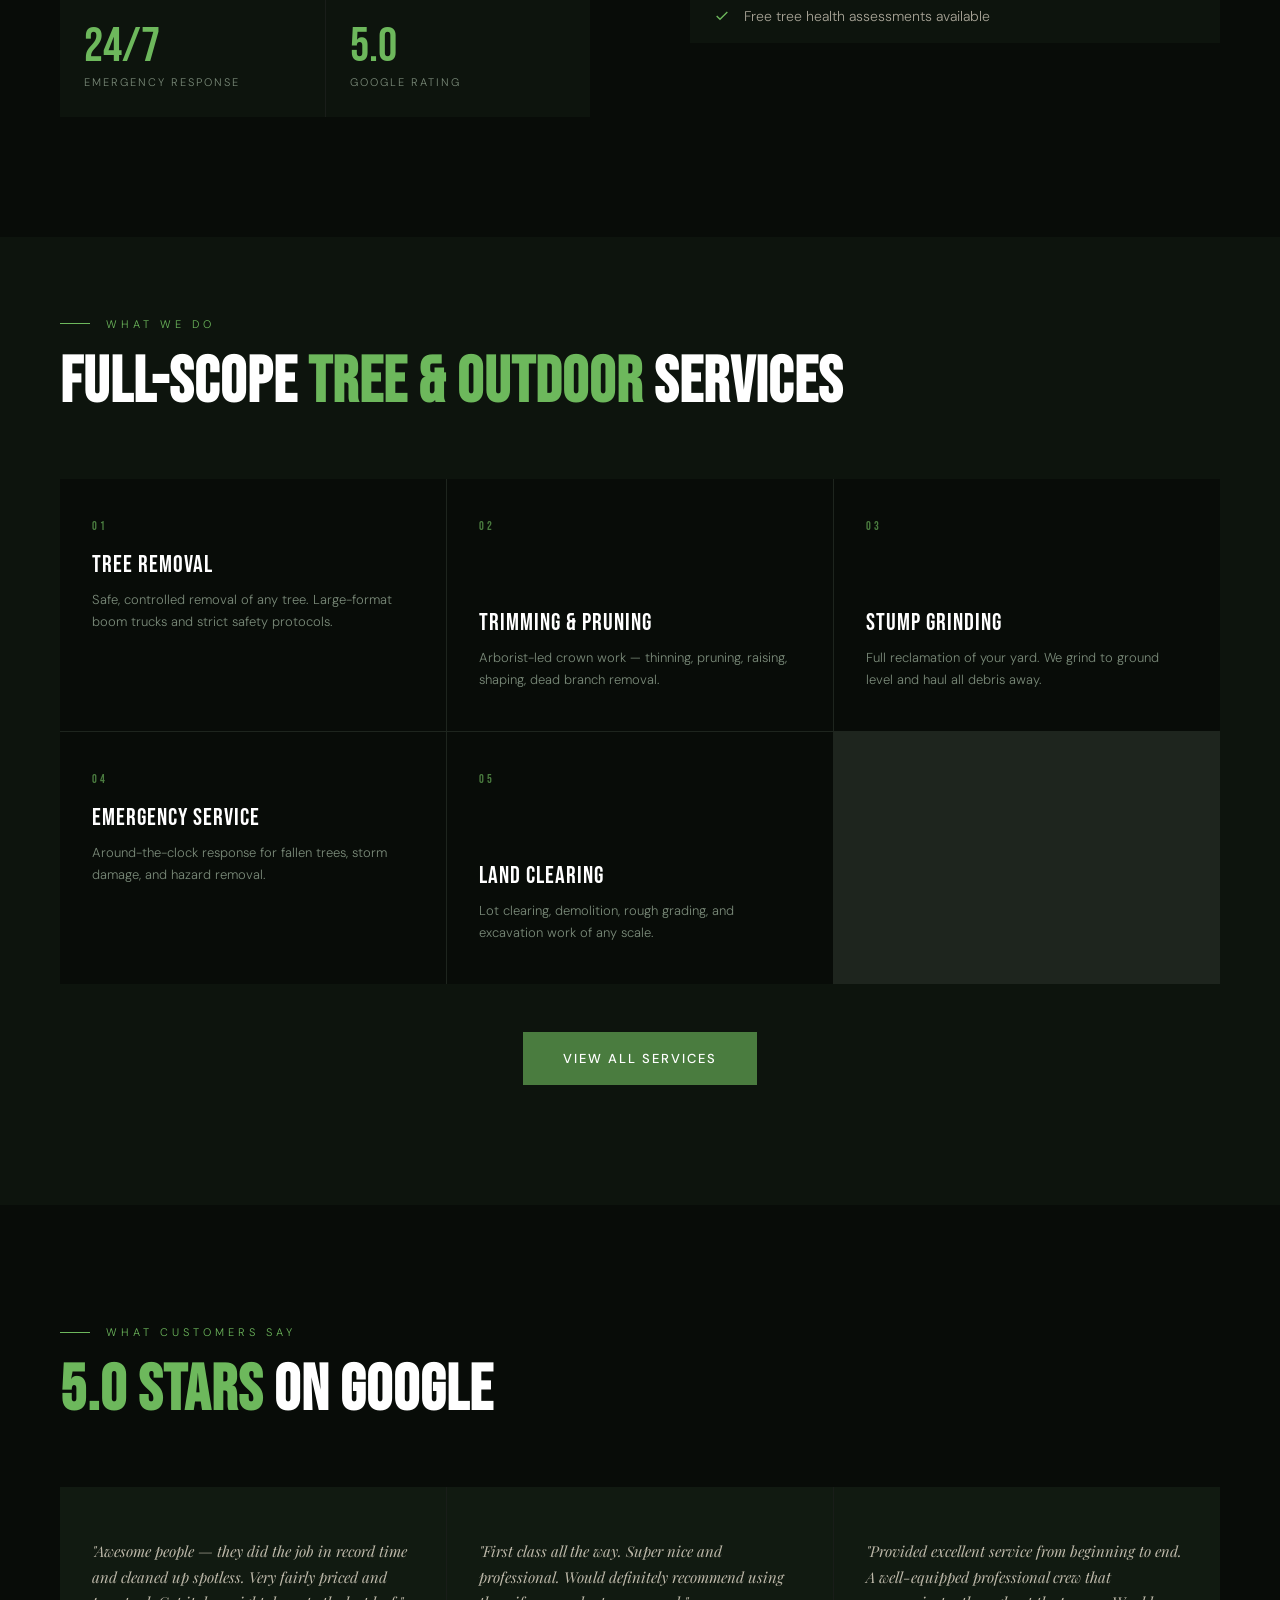
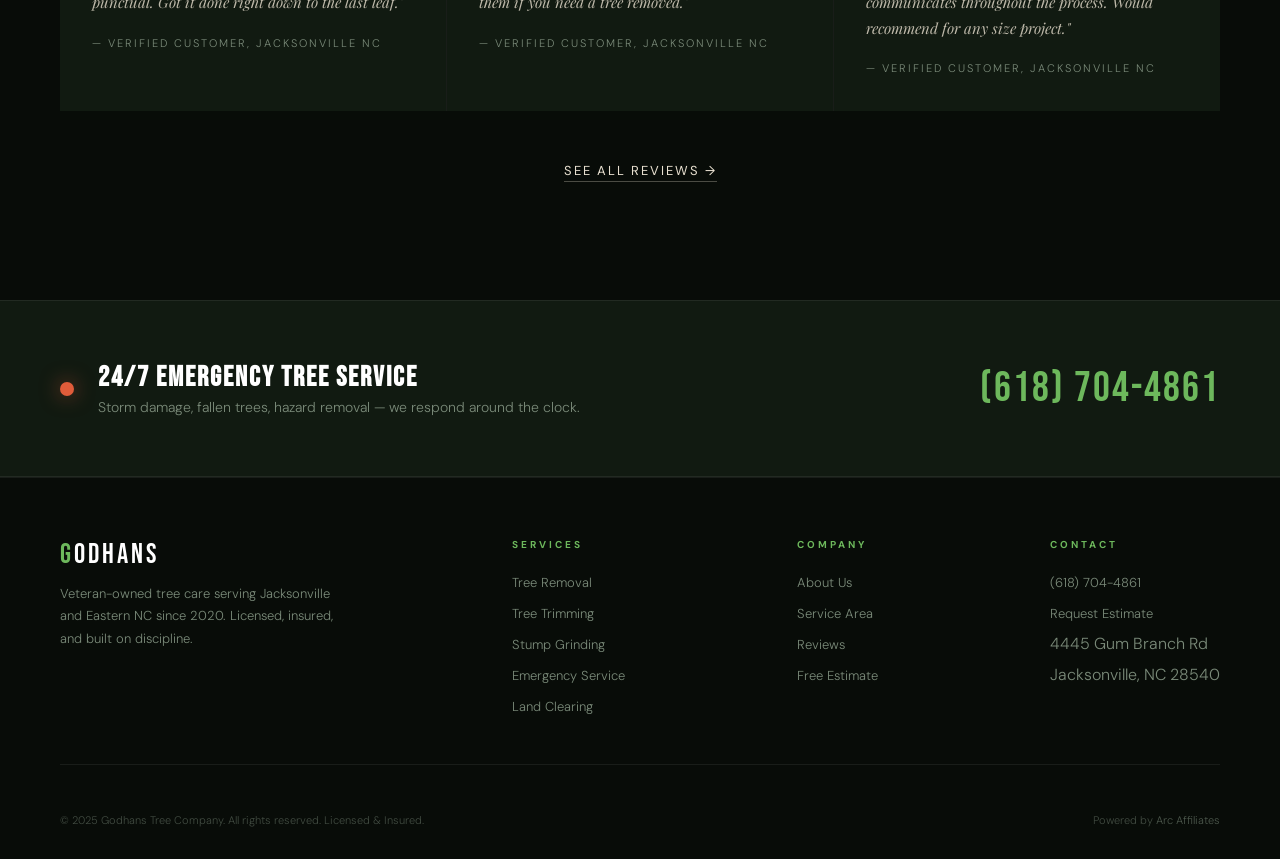
==== commit aef7c203: "Update site — remove emojis, add contact API, custom map Update site — remove emojis, add contact AP" ====
--- a/public/index.html
+++ b/public/index.html
@@ -6,11 +6,11 @@
 <title>Godhans Tree Company | Tree Removal & Service Jacksonville, NC</title>
 <meta name="description" content="Veteran-owned tree service in Jacksonville, NC. Expert tree removal, trimming, stump grinding & 24/7 emergency service across Eastern NC. Licensed, insured. Free estimates.">
 <meta name="keywords" content="tree service Jacksonville NC, tree removal Jacksonville NC, tree trimming Jacksonville NC, stump grinding Jacksonville NC, emergency tree service Eastern NC, veteran owned tree company NC, arborist Jacksonville NC">
-<link rel="canonical" href="https://godhans.com/">
+<link rel="canonical" href="https://godhandstreeservice.com/">
 
 <!-- Open Graph -->
 <meta property="og:type" content="website">
-<meta property="og:url" content="https://godhans.com/">
+<meta property="og:url" content="https://godhandstreeservice.com/">
 <meta property="og:title" content="Godhans Tree Company | Jacksonville, NC">
 <meta property="og:description" content="Veteran-owned tree service in Jacksonville, NC. Tree removal, trimming, stump grinding & 24/7 emergency service. Licensed, insured. Free estimates.">
 <meta property="og:site_name" content="Godhans Tree Company">
@@ -28,7 +28,7 @@
 <meta name="ICBM" content="34.8202161, -77.458531">
 
 <!-- AEO / AI -->
-<link rel="alternate" type="text/plain" href="https://godhans.com/llms.txt" title="LLM context">
+<link rel="alternate" type="text/plain" href="https://godhandstreeservice.com/llms.txt" title="LLM context">
 <meta name="ai-content-declaration" content="human">
 
 <!-- Structured Data: LocalBusiness + TreeService -->
@@ -38,11 +38,11 @@
   "@graph": [
     {
       "@type": ["LocalBusiness", "HomeAndConstructionBusiness"],
-      "@id": "https://godhans.com/#business",
+      "@id": "https://godhandstreeservice.com/#business",
       "name": "Godhans Tree Company",
       "alternateName": "Godhans",
-      "description": "Veteran-owned tree care company serving Jacksonville, NC and Eastern North Carolina. Full-service tree removal, trimming, stump grinding, land clearing, emergency service, fencing, and more.",
-      "url": "https://godhans.com",
+      "description": "Veteran-owned tree care company serving Jacksonville, NC and Eastern North Carolina. Full-service tree removal, trimming, stump grinding, land clearing, emergency service.",
+      "url": "https://godhandstreeservice.com",
       "telephone": "+16187044861",
       "email": "info@godhans.com",
       "foundingDate": "2020",
@@ -92,8 +92,7 @@
           {"@type": "Offer", "itemOffered": {"@type": "Service", "name": "Tree Trimming & Pruning", "description": "Arborist-led crown thinning, pruning, shaping, and dead branch removal."}},
           {"@type": "Offer", "itemOffered": {"@type": "Service", "name": "Stump Grinding", "description": "Ground-level stump removal with full debris cleanup."}},
           {"@type": "Offer", "itemOffered": {"@type": "Service", "name": "Emergency Tree Service", "description": "24/7 emergency response for fallen trees and storm damage."}},
-          {"@type": "Offer", "itemOffered": {"@type": "Service", "name": "Land Clearing", "description": "Full lot clearing, rough grading, excavation, demolition, and crane service."}},
-          {"@type": "Offer", "itemOffered": {"@type": "Service", "name": "Fencing & Decks", "description": "Custom fence and deck installation, retaining walls, property restoration."}}
+          {"@type": "Offer", "itemOffered": {"@type": "Service", "name": "Land Clearing", "description": "Full lot clearing, rough grading, excavation, demolition, and crane service."}}
         ]
       },
       "aggregateRating": {
@@ -124,14 +123,14 @@
     },
     {
       "@type": "WebSite",
-      "@id": "https://godhans.com/#website",
-      "url": "https://godhans.com",
+      "@id": "https://godhandstreeservice.com/#website",
+      "url": "https://godhandstreeservice.com",
       "name": "Godhans Tree Company",
       "description": "Veteran-owned tree service company in Jacksonville, NC",
-      "publisher": {"@id": "https://godhans.com/#business"},
+      "publisher": {"@id": "https://godhandstreeservice.com/#business"},
       "potentialAction": {
         "@type": "SearchAction",
-        "target": "https://godhans.com/contact",
+        "target": "https://godhandstreeservice.com/contact",
         "query-input": "required name=service_query"
       }
     },
@@ -286,8 +285,8 @@
 <!-- MARQUEE -->
 <div class="marquee-bar">
   <div class="marquee-track">
-    <div class="marquee-item">Tree Removal</div><div class="marquee-item">Tree Trimming</div><div class="marquee-item">Stump Grinding</div><div class="marquee-item">Land Clearing</div><div class="marquee-item">Storm Cleanup</div><div class="marquee-item">Emergency Service</div><div class="marquee-item">Crane Service</div><div class="marquee-item">Demolition</div><div class="marquee-item">Fencing & Decks</div><div class="marquee-item">Retaining Walls</div>
-    <div class="marquee-item">Tree Removal</div><div class="marquee-item">Tree Trimming</div><div class="marquee-item">Stump Grinding</div><div class="marquee-item">Land Clearing</div><div class="marquee-item">Storm Cleanup</div><div class="marquee-item">Emergency Service</div><div class="marquee-item">Crane Service</div><div class="marquee-item">Demolition</div><div class="marquee-item">Fencing & Decks</div><div class="marquee-item">Retaining Walls</div>
+    <div class="marquee-item">Tree Removal</div><div class="marquee-item">Tree Trimming</div><div class="marquee-item">Stump Grinding</div><div class="marquee-item">Land Clearing</div><div class="marquee-item">Storm Cleanup</div><div class="marquee-item">Emergency Service</div><div class="marquee-item">Crane Service</div><div class="marquee-item">Demolition</div>
+    <div class="marquee-item">Tree Removal</div><div class="marquee-item">Tree Trimming</div><div class="marquee-item">Stump Grinding</div><div class="marquee-item">Land Clearing</div><div class="marquee-item">Storm Cleanup</div><div class="marquee-item">Emergency Service</div><div class="marquee-item">Crane Service</div><div class="marquee-item">Demolition</div>
   </div>
 </div>
 
@@ -309,7 +308,7 @@
       </div>
       <div class="reveal reveal-delay-2">
         <div class="intro-visual">
-          <div class="vet-icon">🎖️</div>
+          <div class="vet-icon">️</div>
           <h3>Veteran Owned & Operated</h3>
           <p>Founded by a veteran, Godhans brings military discipline and attention to detail to every job we take on.</p>
         </div>
@@ -330,12 +329,12 @@
     <div class="section-label reveal">What We Do</div>
     <div class="section-header"><h2 class="reveal reveal-delay-1">Full-Scope <span>Tree & Outdoor</span> Services</h2></div>
     <div class="services-mini">
-      <a href="services.html" class="service-mini-card reveal"><div class="smc-num">01</div><span class="smc-icon">🌳</span><div class="smc-title">Tree Removal</div><p class="smc-desc">Safe, controlled removal of any tree. Large-format boom trucks and strict safety protocols.</p></a>
-      <a href="services.html" class="service-mini-card reveal reveal-delay-1"><div class="smc-num">02</div><span class="smc-icon">✂️</span><div class="smc-title">Trimming & Pruning</div><p class="smc-desc">Arborist-led crown work — thinning, pruning, raising, shaping, dead branch removal.</p></a>
-      <a href="services.html" class="service-mini-card reveal reveal-delay-2"><div class="smc-num">03</div><span class="smc-icon">⚙️</span><div class="smc-title">Stump Grinding</div><p class="smc-desc">Full reclamation of your yard. We grind to ground level and haul all debris away.</p></a>
-      <a href="services.html" class="service-mini-card reveal"><div class="smc-num">04</div><span class="smc-icon">🚨</span><div class="smc-title">Emergency Service</div><p class="smc-desc">Around-the-clock response for fallen trees, storm damage, and hazard removal.</p></a>
-      <a href="services.html" class="service-mini-card reveal reveal-delay-1"><div class="smc-num">05</div><span class="smc-icon">🏗️</span><div class="smc-title">Land Clearing</div><p class="smc-desc">Lot clearing, demolition, rough grading, and excavation work of any scale.</p></a>
-      <a href="services.html" class="service-mini-card reveal reveal-delay-2"><div class="smc-num">06</div><span class="smc-icon">🏡</span><div class="smc-title">Fencing & Decks</div><p class="smc-desc">Fence and deck installation, retaining walls, and full yard restoration.</p></a>
+      <a href="services.html" class="service-mini-card reveal"><div class="smc-num">01</div><span class="smc-icon"></span><div class="smc-title">Tree Removal</div><p class="smc-desc">Safe, controlled removal of any tree. Large-format boom trucks and strict safety protocols.</p></a>
+      <a href="services.html" class="service-mini-card reveal reveal-delay-1"><div class="smc-num">02</div><span class="smc-icon">️</span><div class="smc-title">Trimming & Pruning</div><p class="smc-desc">Arborist-led crown work — thinning, pruning, raising, shaping, dead branch removal.</p></a>
+      <a href="services.html" class="service-mini-card reveal reveal-delay-2"><div class="smc-num">03</div><span class="smc-icon">️</span><div class="smc-title">Stump Grinding</div><p class="smc-desc">Full reclamation of your yard. We grind to ground level and haul all debris away.</p></a>
+      <a href="services.html" class="service-mini-card reveal"><div class="smc-num">04</div><span class="smc-icon"></span><div class="smc-title">Emergency Service</div><p class="smc-desc">Around-the-clock response for fallen trees, storm damage, and hazard removal.</p></a>
+      <a href="services.html" class="service-mini-card reveal reveal-delay-1"><div class="smc-num">05</div><span class="smc-icon">️</span><div class="smc-title">Land Clearing</div><p class="smc-desc">Lot clearing, demolition, rough grading, and excavation work of any scale.</p></a>
+      
     </div>
     <div class="services-cta reveal"><a href="services.html" class="btn-primary">View All Services</a></div>
   </div>
@@ -348,17 +347,17 @@
     <div class="section-header"><h2 class="reveal reveal-delay-1"><span>5.0 Stars</span> on Google</h2></div>
     <div class="reviews-strip">
       <div class="review-mini reveal">
-        <div class="review-stars">★★★★★</div>
+        <div class="review-stars"></div>
         <p class="review-text">"Awesome people — they did the job in record time and cleaned up spotless. Very fairly priced and punctual. Got it done right down to the last leaf."</p>
         <div class="review-author">— Verified Customer, Jacksonville NC</div>
       </div>
       <div class="review-mini reveal reveal-delay-1">
-        <div class="review-stars">★★★★★</div>
+        <div class="review-stars"></div>
         <p class="review-text">"First class all the way. Super nice and professional. Would definitely recommend using them if you need a tree removed."</p>
         <div class="review-author">— Verified Customer, Jacksonville NC</div>
       </div>
       <div class="review-mini reveal reveal-delay-2">
-        <div class="review-stars">★★★★★</div>
+        <div class="review-stars"></div>
         <p class="review-text">"Provided excellent service from beginning to end. A well-equipped professional crew that communicates throughout the process. Would recommend for any size project."</p>
         <div class="review-author">— Verified Customer, Jacksonville NC</div>
       </div>
--- a/public/style.css
+++ b/public/style.css
@@ -153,3 +153,18 @@
   .footer-top { flex-direction:column;gap:40px; }
   .footer-bottom { flex-direction:column;gap:12px;text-align:center; }
 }
+
+/* 640px — small phones */
+@media (max-width:640px) {
+  nav { padding:16px 20px; }
+  nav.scrolled { padding:12px 20px; }
+  .page-hero { padding:110px 20px 48px; }
+  .section-inner { padding:0 20px; }
+  .emergency-inner { padding:0 20px; }
+  .footer-inner { padding:0 20px; }
+  .emergency-phone { font-size:28px; }
+  .page-hero h1 { font-size:clamp(36px,10vw,56px); }
+  .section-header h2 { font-size:clamp(32px,8vw,48px); }
+  footer { padding:40px 0 24px; }
+  .footer-top { gap:28px; }
+}
